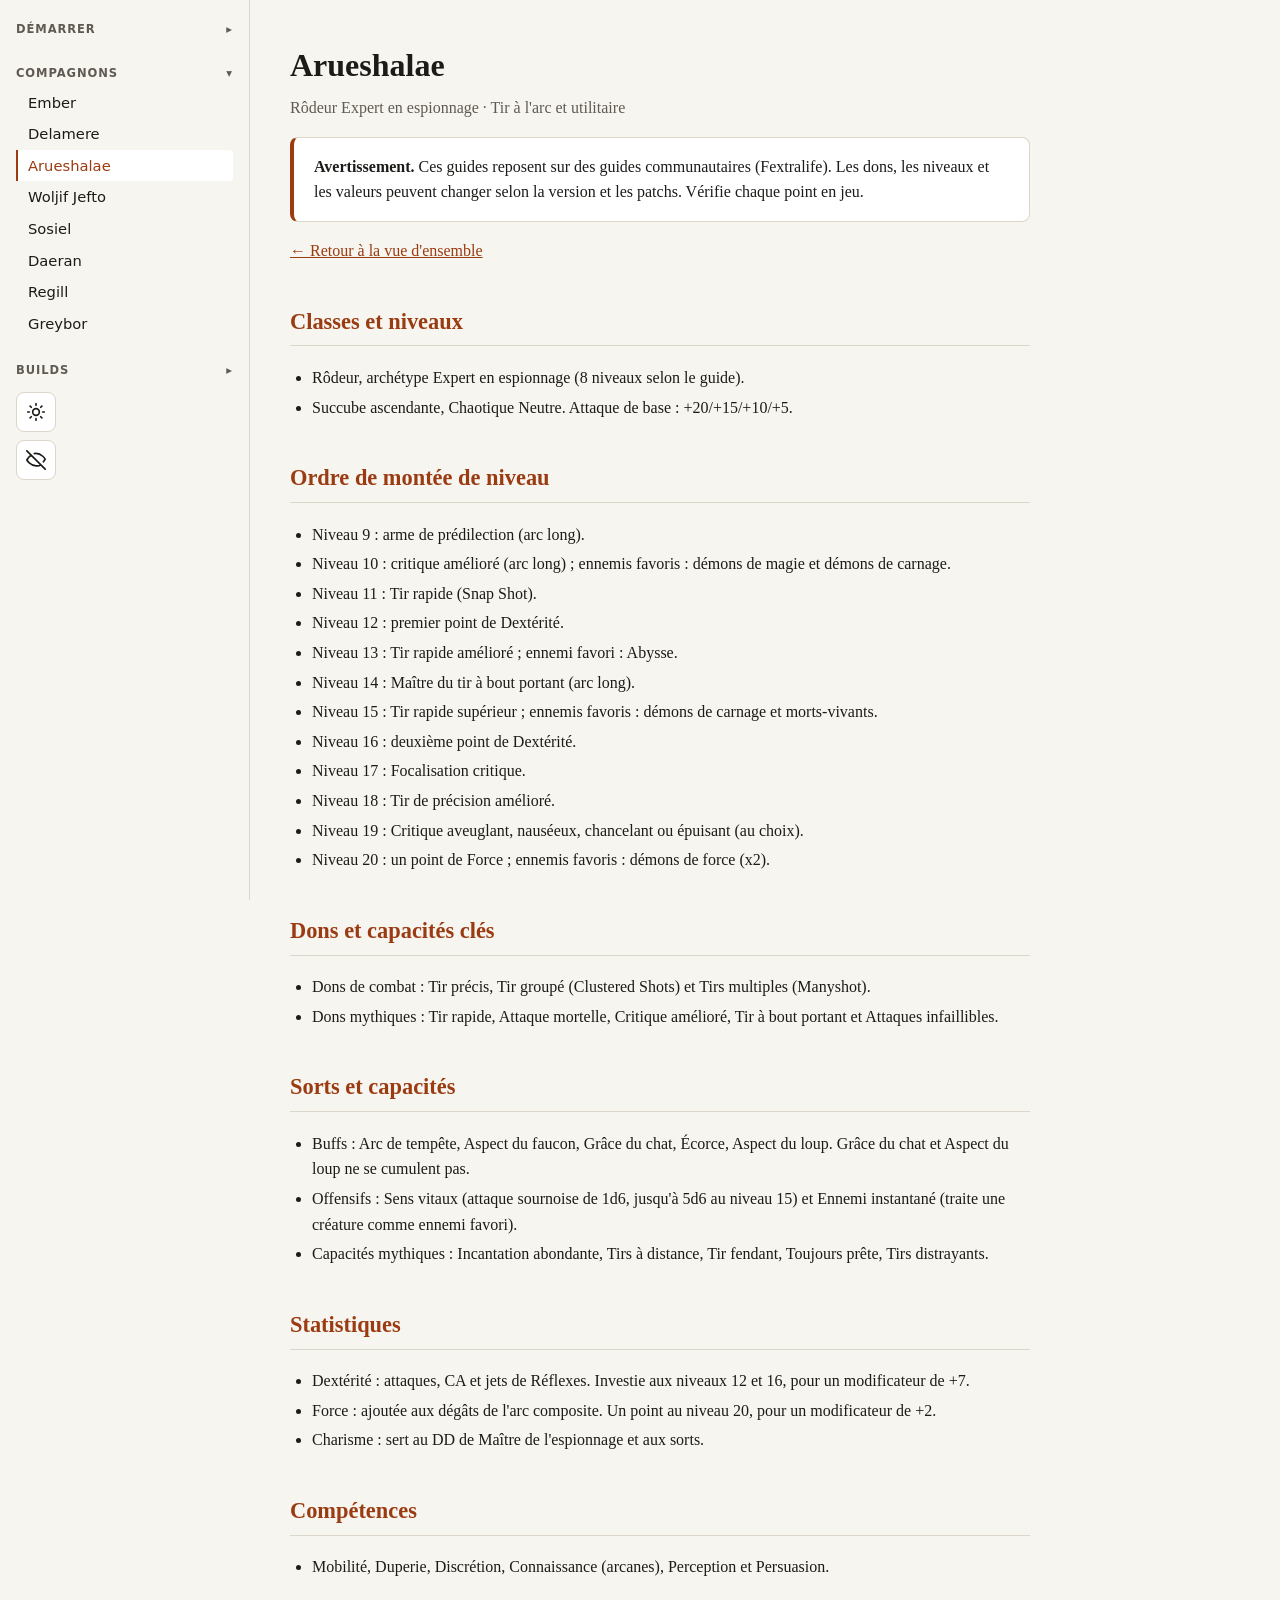
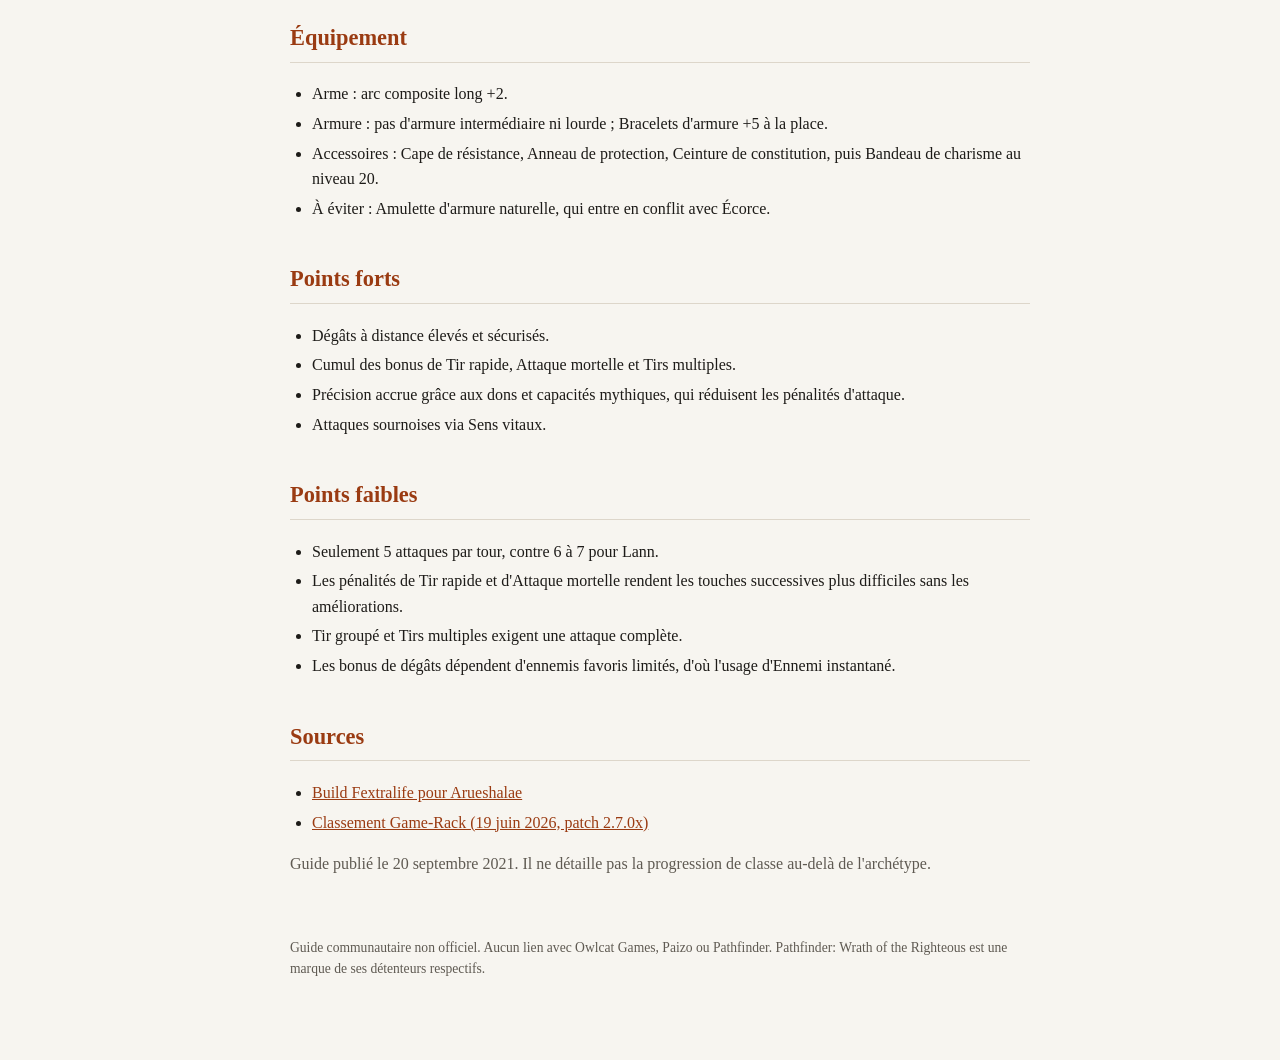
==== arueshalae.html @ 1ac5787c "Traduit les dons, sorts et classes confirmés par le wiki français Les noms sans traduction vérifiée " ====
<!doctype html>
<html lang="fr">
<head>
  <meta charset="utf-8">
  <meta name="viewport" content="width=device-width, initial-scale=1">
  <title>Arueshalae : WOTR Companions</title>
  <link rel="stylesheet" href="style.css">
</head>
<body>
<nav class="site-nav">
  <details class="nav-group" open>
    <summary class="nav-title">Démarrer</summary>
    <a href="index.html">Accueil</a>
    <a href="companions.html">Vue d&#x27;ensemble</a>
  </details>
  <details class="nav-group" open>
    <summary class="nav-title">Compagnons</summary>
    <a href="ember.html">Ember</a>
    <a href="delamere.html">Delamere</a>
    <a href="arueshalae.html" aria-current="page">Arueshalae</a>
    <a href="woljif.html">Woljif Jefto</a>
    <a href="sosiel.html">Sosiel</a>
    <a href="daeran.html">Daeran</a>
    <a href="regill.html">Regill</a>
    <a href="greybor.html">Greybor</a>
  </details>
  <details class="nav-group" open>
    <summary class="nav-title">Builds</summary>
    <a href="builds.html">Builds par classe</a>
    <a href="builds-maison.html">Builds maison</a>
  </details>
</nav>
<main>

  <h1>Arueshalae</h1>
  <p class="subtitle">Rôdeur Expert en espionnage · Tir à l&#x27;arc et utilitaire</p>

  <div class="card warning">
    <strong>Avertissement.</strong> Ces guides reposent sur des guides communautaires (Fextralife). Les dons, les niveaux et les valeurs peuvent changer selon la version et les patchs. Vérifie chaque point en jeu.
  </div>

  <p><a href="companions.html">← Retour à la vue d'ensemble</a></p>

  <h2>Classes et niveaux</h2>
  <ul>
    <li>Rôdeur, archétype Expert en espionnage (8 niveaux selon le guide).</li>
    <li>Succube ascendante, Chaotique Neutre. Attaque de base : +20/+15/+10/+5.</li>
  </ul>

  <h2>Ordre de montée de niveau</h2>
  <ul>
    <li>Niveau 9 : arme de prédilection (arc long).</li>
    <li>Niveau 10 : critique amélioré (arc long) ; ennemis favoris : démons de magie et démons de carnage.</li>
    <li>Niveau 11 : Tir rapide (Snap Shot).</li>
    <li>Niveau 12 : premier point de Dextérité.</li>
    <li>Niveau 13 : Tir rapide amélioré ; ennemi favori : Abysse.</li>
    <li>Niveau 14 : Maître du tir à bout portant (arc long).</li>
    <li>Niveau 15 : Tir rapide supérieur ; ennemis favoris : démons de carnage et morts-vivants.</li>
    <li>Niveau 16 : deuxième point de Dextérité.</li>
    <li>Niveau 17 : Focalisation critique.</li>
    <li>Niveau 18 : Tir de précision amélioré.</li>
    <li>Niveau 19 : Critique aveuglant, nauséeux, chancelant ou épuisant (au choix).</li>
    <li>Niveau 20 : un point de Force ; ennemis favoris : démons de force (x2).</li>
  </ul>

  <h2>Dons et capacités clés</h2>
  <ul>
    <li>Dons de combat : Tir précis, Tir groupé (Clustered Shots) et Tirs multiples (Manyshot).</li>
    <li>Dons mythiques : Tir rapide, Attaque mortelle, Critique amélioré, Tir à bout portant et Attaques infaillibles.</li>
  </ul>

  <h2>Sorts et capacités</h2>
  <ul>
    <li>Buffs : Arc de tempête, Aspect du faucon, Grâce du chat, Écorce, Aspect du loup. Grâce du chat et Aspect du loup ne se cumulent pas.</li>
    <li>Offensifs : Sens vitaux (attaque sournoise de 1d6, jusqu&#x27;à 5d6 au niveau 15) et Ennemi instantané (traite une créature comme ennemi favori).</li>
    <li>Capacités mythiques : Incantation abondante, Tirs à distance, Tir fendant, Toujours prête, Tirs distrayants.</li>
  </ul>

  <h2>Statistiques</h2>
  <ul>
    <li>Dextérité : attaques, CA et jets de Réflexes. Investie aux niveaux 12 et 16, pour un modificateur de +7.</li>
    <li>Force : ajoutée aux dégâts de l&#x27;arc composite. Un point au niveau 20, pour un modificateur de +2.</li>
    <li>Charisme : sert au DD de Maître de l&#x27;espionnage et aux sorts.</li>
  </ul>

  <h2>Compétences</h2>
  <ul>
    <li>Mobilité, Duperie, Discrétion, Connaissance (arcanes), Perception et Persuasion.</li>
  </ul>

  <h2>Équipement</h2>
  <ul>
    <li>Arme : arc composite long +2.</li>
    <li>Armure : pas d&#x27;armure intermédiaire ni lourde ; Bracelets d&#x27;armure +5 à la place.</li>
    <li>Accessoires : Cape de résistance, Anneau de protection, Ceinture de constitution, puis Bandeau de charisme au niveau 20.</li>
    <li>À éviter : Amulette d&#x27;armure naturelle, qui entre en conflit avec Écorce.</li>
  </ul>

  <h2>Points forts</h2>
  <ul>
    <li>Dégâts à distance élevés et sécurisés.</li>
    <li>Cumul des bonus de Tir rapide, Attaque mortelle et Tirs multiples.</li>
    <li>Précision accrue grâce aux dons et capacités mythiques, qui réduisent les pénalités d&#x27;attaque.</li>
    <li>Attaques sournoises via Sens vitaux.</li>
  </ul>

  <h2>Points faibles</h2>
  <ul>
    <li>Seulement 5 attaques par tour, contre 6 à 7 pour Lann.</li>
    <li>Les pénalités de Tir rapide et d&#x27;Attaque mortelle rendent les touches successives plus difficiles sans les améliorations.</li>
    <li>Tir groupé et Tirs multiples exigent une attaque complète.</li>
    <li>Les bonus de dégâts dépendent d&#x27;ennemis favoris limités, d&#x27;où l&#x27;usage d&#x27;Ennemi instantané.</li>
  </ul>

  <h2>Sources</h2>
  <ul>
    <li><a href="https://fextralife.com/arueshalae-build-pathfinder-wrath-of-the-righteous-guide/">Build Fextralife pour Arueshalae</a></li>
    <li><a href="https://game-rack.com/en/articles/en-pathfinder-wot-r-companion-ranking-build-1087">Classement Game-Rack (19 juin 2026, patch 2.7.0x)</a></li>
  </ul>
  <p class="muted">Guide publié le 20 septembre 2021. Il ne détaille pas la progression de classe au-delà de l&#x27;archétype.</p>

  <footer>Guide communautaire non officiel. Aucun lien avec Owlcat Games, Paizo ou Pathfinder. Pathfinder: Wrath of the Righteous est une marque de ses détenteurs respectifs.</footer>
</main>
<script src="theme.js"></script>
</body>
</html>
---- style.css ----
:root {
  --bg: #f7f5f0;
  --fg: #1d1b18;
  --muted: #5f5a52;
  --accent: #9a3b12;
  --card: #ffffff;
  --border: #ddd6ca;
}
@media (prefers-color-scheme: dark) {
  :root:not([data-theme="light"]) {
    --bg: #161514;
    --fg: #ece8e1;
    --muted: #a39d93;
    --accent: #e0793f;
    --card: #1f1d1b;
    --border: #3a3631;
  }
}
:root[data-theme="dark"] {
  --bg: #161514;
  --fg: #ece8e1;
  --muted: #a39d93;
  --accent: #e0793f;
  --card: #1f1d1b;
  --border: #3a3631;
}
* { box-sizing: border-box; }
body {
  margin: 0;
  background: var(--bg);
  color: var(--fg);
  font-family: Georgia, "Times New Roman", serif;
  line-height: 1.6;
}
main {
  max-width: 820px;
  margin: 0 auto;
  padding: 24px 20px 80px;
}
nav.site-nav {
  max-width: 820px;
  margin: 0 auto;
  padding: 16px 20px 0;
  display: flex;
  flex-wrap: wrap;
  gap: 8px;
  font-size: 0.95rem;
}
nav.site-nav a {
  padding: 6px 12px;
  border: 1px solid var(--border);
  border-radius: 6px;
  background: var(--card);
  color: var(--fg);
  text-decoration: none;
}
nav.site-nav a[aria-current="page"] {
  border-color: var(--accent);
  color: var(--accent);
}
/* Sur téléphone, les groupes restent sur une seule ligne qui se replie */
nav.site-nav .nav-group { display: contents; }
nav.site-nav .nav-title { display: none; }
h1 { font-size: 2rem; margin: 16px 0 4px; }
h2 { font-size: 1.4rem; margin-top: 40px; border-bottom: 1px solid var(--border); padding-bottom: 6px; color: var(--accent); }
h3 { font-size: 1.1rem; margin-top: 24px; }
.subtitle { color: var(--muted); margin-top: 0; }
.card {
  background: var(--card);
  border: 1px solid var(--border);
  border-radius: 8px;
  padding: 16px 20px;
  margin: 16px 0;
}
.warning { border-left: 4px solid var(--accent); }
table {
  width: 100%;
  border-collapse: collapse;
  margin: 16px 0;
  font-size: 0.95rem;
}
th, td {
  border: 1px solid var(--border);
  padding: 8px 10px;
  text-align: left;
  vertical-align: top;
}
th { background: var(--card); }
ul { padding-left: 22px; }
li { margin: 4px 0; }
a { color: var(--accent); }
label { display: block; margin: 12px 0 4px; font-weight: bold; }
input[type="number"] {
  font: inherit;
  padding: 6px 8px;
  border: 1px solid var(--border);
  border-radius: 4px;
  background: var(--bg);
  color: var(--fg);
  width: 120px;
}
.result { margin-top: 16px; font-size: 1.05rem; }
.result strong { color: var(--accent); }
.over { color: var(--accent); font-weight: bold; }
footer { margin-top: 60px; color: var(--muted); font-size: 0.85rem; }

/* Large screens : menu fixe à gauche */
@media (min-width: 1000px) {
  body {
    display: grid;
    grid-template-columns: 250px minmax(0, 1fr);
    align-items: start;
  }
  nav.site-nav {
    position: sticky;
    top: 0;
    height: 100vh;
    overflow-y: auto;
    flex-direction: column;
    flex-wrap: nowrap;
    max-width: none;
    margin: 0;
    padding: 20px 16px 32px;
    border-right: 1px solid var(--border);
    background: var(--bg);
  }
  nav.site-nav { scrollbar-width: thin; scrollbar-color: var(--border) transparent; }
  nav.site-nav .nav-group { display: block; }
  nav.site-nav details.nav-group > summary { list-style: none; cursor: pointer; }
  nav.site-nav details.nav-group > summary::-webkit-details-marker { display: none; }
  nav.site-nav .nav-title::after { content: "▾"; float: right; font-weight: normal; }
  nav.site-nav details:not([open]) > .nav-title::after { content: "▸"; }
  nav.site-nav .nav-title {
    display: block;
    margin: 14px 0 4px;
    font-size: 0.72rem;
    font-weight: bold;
    letter-spacing: 0.08em;
    text-transform: uppercase;
    color: var(--muted);
  }
  nav.site-nav .nav-group:first-child .nav-title { margin-top: 0; }
  nav.site-nav a {
    display: block;
    padding: 4px 10px;
    font-size: 0.92rem;
    border: none;
    border-left: 2px solid transparent;
    border-radius: 0 4px 4px 0;
    background: none;
  }
  nav.site-nav a:hover { background: var(--card); }
  nav.site-nav .tool-icons { display: flex; flex-wrap: wrap; gap: 8px; padding: 4px 0 0; }
  nav.site-nav .tool-icon {
    display: inline-flex;
    align-items: center;
    justify-content: center;
    width: 40px;
    height: 40px;
    padding: 0;
    border: 1px solid var(--border);
    border-radius: 8px;
    background: var(--card);
    color: var(--fg);
    cursor: pointer;
    font: inherit;
  }
  nav.site-nav .tool-icon:hover { border-color: var(--accent); color: var(--accent); }
  nav.site-nav .tool-icon[aria-current="page"] { border-color: var(--accent); color: var(--accent); }
  nav.site-nav .tool-icon:focus-visible { outline: 2px solid var(--accent); outline-offset: 2px; }
  nav.site-nav a[aria-current="page"] {
    background: var(--card);
    border-left-color: var(--accent);
  }
  main {
    margin: 0;
    max-width: 820px;
    padding: 24px 40px 80px;
  }
}

/* Spoilers : masqués tant que l'interrupteur n'est pas activé */
html.hide-spoilers nav.site-nav a.spoiler-link { display: none; }
html.hide-spoilers body[data-spoiler] main > :not(h1):not(.subtitle):not(.spoiler-gate) { display: none; }

/* --- Lisibilité des tableaux --- */
.table-wrap { overflow-x: auto; margin: 16px 0; -webkit-overflow-scrolling: touch; }
.table-wrap > table { margin: 0; }
.table-wrap.long { max-height: 70vh; overflow: auto; }
.table-wrap.long thead th { position: sticky; top: 0; z-index: 1; }
tbody tr:nth-child(even) td { background: rgba(127, 127, 127, 0.07); }
tbody td:first-child { font-weight: 600; }

/* --- Polices : sans-serif pour l'interface et les données --- */
nav.site-nav, table, th, td, label, .badge, .btn, .filter-input, .toc, .spoiler-gate, input, select, button {
  font-family: system-ui, -apple-system, "Segoe UI", Roboto, "Helvetica Neue", Arial, sans-serif;
}

/* --- Focus visible au clavier --- */
a:focus-visible, button:focus-visible, summary:focus-visible, input:focus-visible, select:focus-visible {
  outline: 2px solid var(--accent);
  outline-offset: 2px;
}

/* --- Boutons et champs --- */
.btn {
  display: inline-block;
  padding: 0.5rem 1rem;
  border: 1px solid var(--accent);
  border-radius: 8px;
  background: var(--card);
  color: var(--accent);
  font: inherit;
  cursor: pointer;
  text-decoration: none;
}
.btn:hover { background: var(--accent); color: var(--bg); }
.filter-input {
  display: block;
  width: 100%;
  max-width: 26rem;
  padding: 0.5rem 0.75rem;
  border: 1px solid var(--border);
  border-radius: 6px;
  background: var(--card);
  color: var(--fg);
  font: inherit;
}

/* --- Sommaire --- */
.toc {
  background: var(--card);
  border: 1px solid var(--border);
  border-radius: 8px;
  padding: 12px 16px;
  margin: 16px 0;
  font-size: 0.95rem;
}
.toc summary { cursor: pointer; font-weight: bold; color: var(--accent); }
.toc ul { margin: 8px 0 0; columns: 2; column-gap: 24px; }
.toc li { break-inside: avoid; }
@media (max-width: 600px) { .toc ul { columns: 1; } }

/* --- Pastilles de statut --- */
:root { --ok: #2f7a3a; --warn: #a4560e; --unk: #6b655c; }
@media (prefers-color-scheme: dark) {
  :root:not([data-theme="light"]) { --ok: #8fd196; --warn: #f0a35e; --unk: #b3ada3; }
}
:root[data-theme="dark"] { --ok: #8fd196; --warn: #f0a35e; --unk: #b3ada3; }
.badge {
  display: inline-block;
  padding: 1px 9px;
  border: 1px solid currentColor;
  border-radius: 999px;
  font-size: 0.85rem;
  white-space: nowrap;
}
.badge-ok { color: var(--ok); }
.badge-warn { color: var(--warn); }
.badge-unk { color: var(--unk); }

/* --- Cartes de talents (générateur) --- */
.talent-card { padding: 10px 14px; margin: 8px 0; }
.muted { color: var(--muted); }

/* --- Impression --- */
@media print {
  nav.site-nav, .tool-icons, .toc, .spoiler-gate, .btn { display: none !important; }
  body { display: block !important; background: #fff; color: #000; }
  main { max-width: none; padding: 0; }
  .card, table, .table-wrap { break-inside: avoid; }
  .table-wrap.long { max-height: none; overflow: visible; }
  h2 { break-after: avoid; }
  a { color: #000; }
}

/* Téléphone : menu burger. La navigation est un panneau qui s'ouvre. */
.mobile-bar, .nav-backdrop, .menu-toggle { display: none; }
@media (max-width: 999px) {
  .mobile-bar {
    display: flex;
    align-items: center;
    justify-content: space-between;
    gap: 12px;
    position: sticky;
    top: 0;
    z-index: 90;
    padding: 10px 16px;
    background: var(--bg);
    border-bottom: 1px solid var(--border);
  }
  .mobile-title { font-weight: 600; color: var(--fg); text-decoration: none; }
  .menu-toggle {
    display: inline-block;
    padding: 6px 12px;
    border: 1px solid var(--border);
    border-radius: 6px;
    background: var(--card);
    color: var(--fg);
    font: inherit;
    cursor: pointer;
  }
  .menu-toggle:focus-visible { outline: 2px solid var(--accent); outline-offset: 2px; }
  nav.site-nav { display: none; }
  html.nav-open nav.site-nav {
    display: flex;
    flex-direction: column;
    flex-wrap: nowrap;
    position: fixed;
    top: 0;
    left: 0;
    bottom: 0;
    width: min(86vw, 320px);
    max-width: none;
    margin: 0;
    gap: 6px;
    padding: 16px;
    overflow-y: auto;
    background: var(--bg);
    z-index: 110;
    box-shadow: 0 0 24px rgba(0, 0, 0, 0.4);
  }
  html.nav-open nav.site-nav a { display: block; }
  html.nav-open .nav-backdrop {
    display: block;
    position: fixed;
    inset: 0;
    z-index: 105;
    border: 0;
    background: rgba(0, 0, 0, 0.5);
  }
}
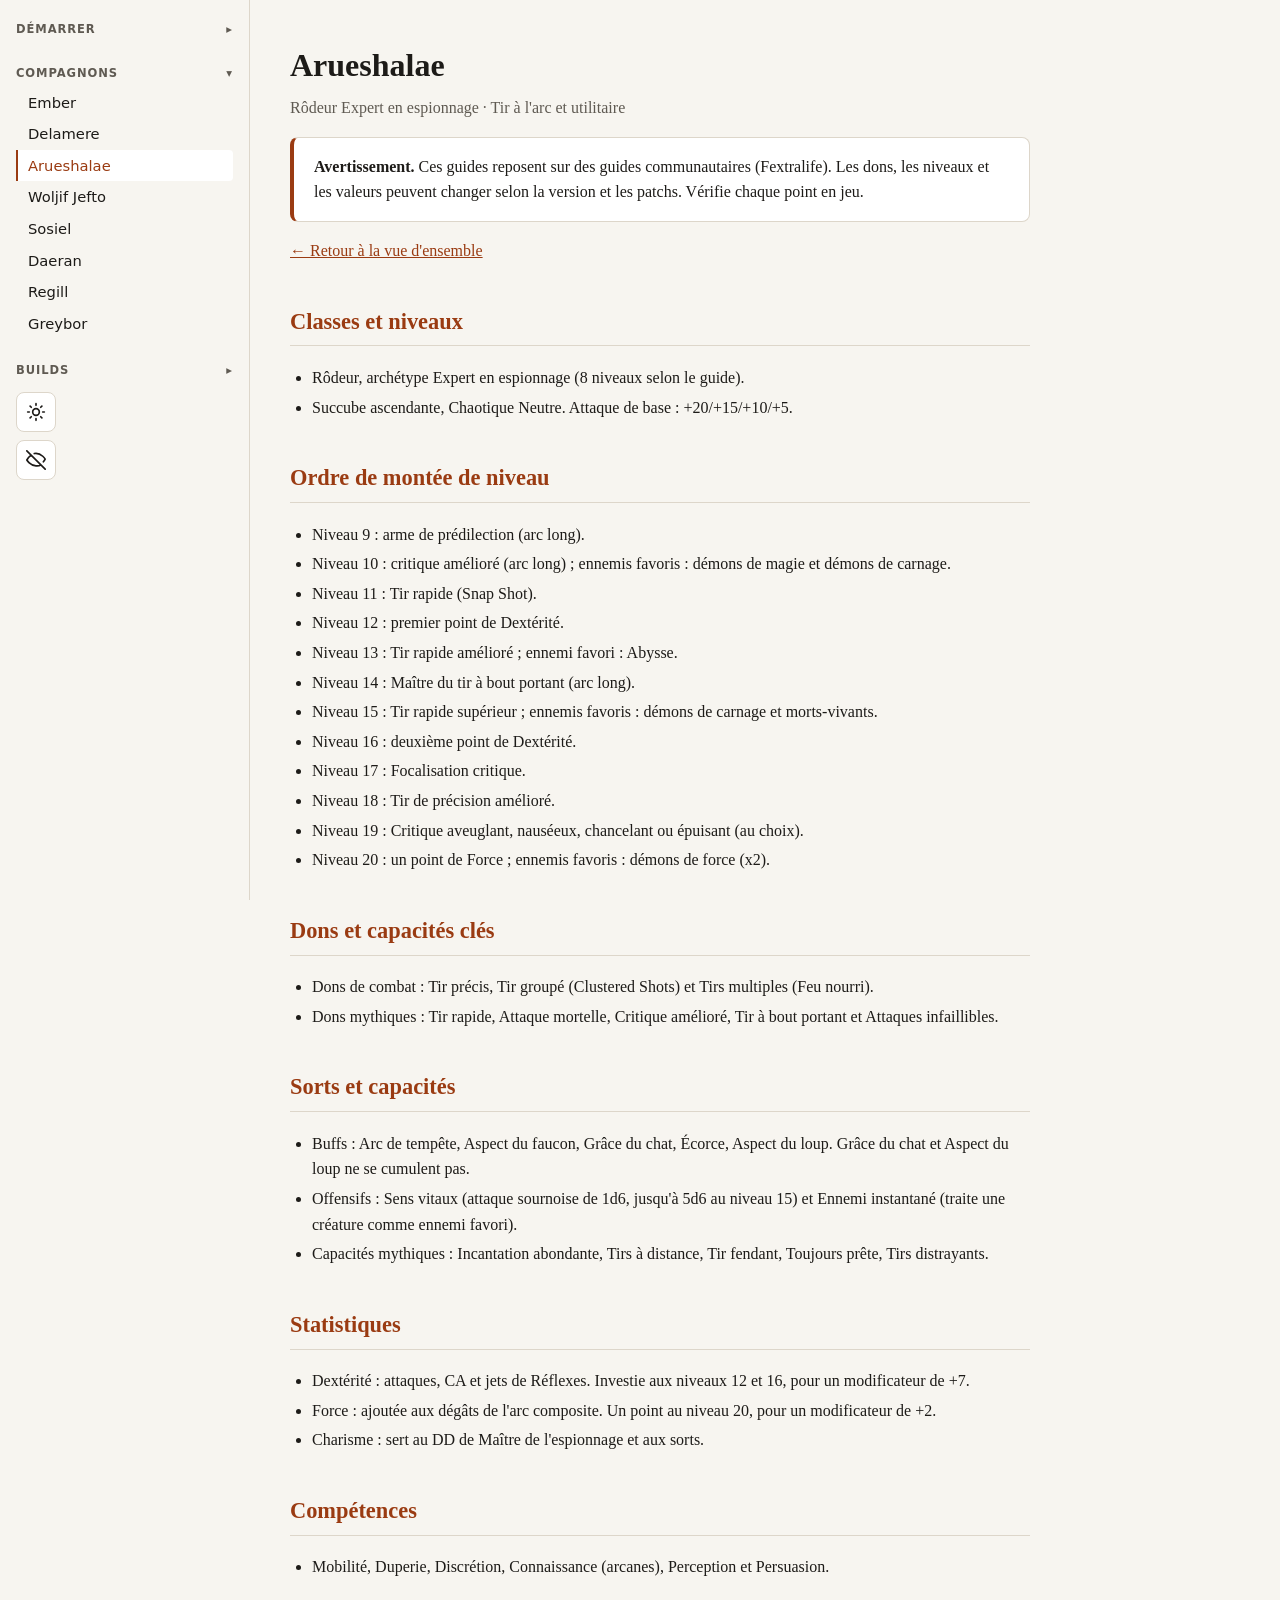
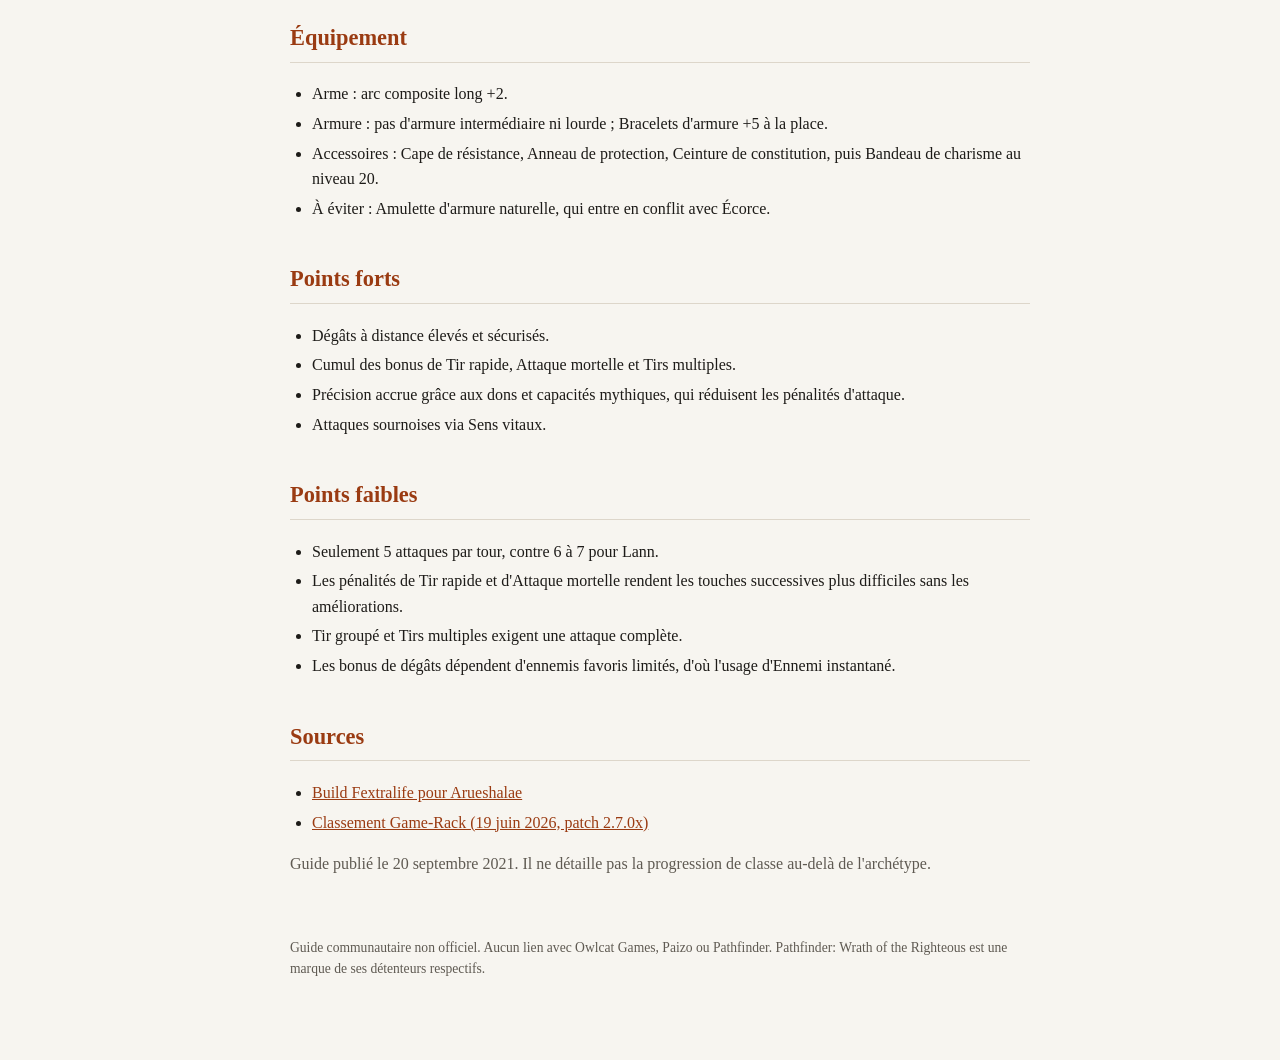
==== commit 1c9c5134: "Applique la table de traductions FR (dons, classes, sorts) Laisse en anglais Shielded Ally, Phalanx " ====
--- a/arueshalae.html
+++ b/arueshalae.html
@@ -65,7 +65,7 @@
 
   <h2>Dons et capacités clés</h2>
   <ul>
-    <li>Dons de combat : Tir précis, Tir groupé (Clustered Shots) et Tirs multiples (Manyshot).</li>
+    <li>Dons de combat : Tir précis, Tir groupé (Clustered Shots) et Tirs multiples (Feu nourri).</li>
     <li>Dons mythiques : Tir rapide, Attaque mortelle, Critique amélioré, Tir à bout portant et Attaques infaillibles.</li>
   </ul>
 
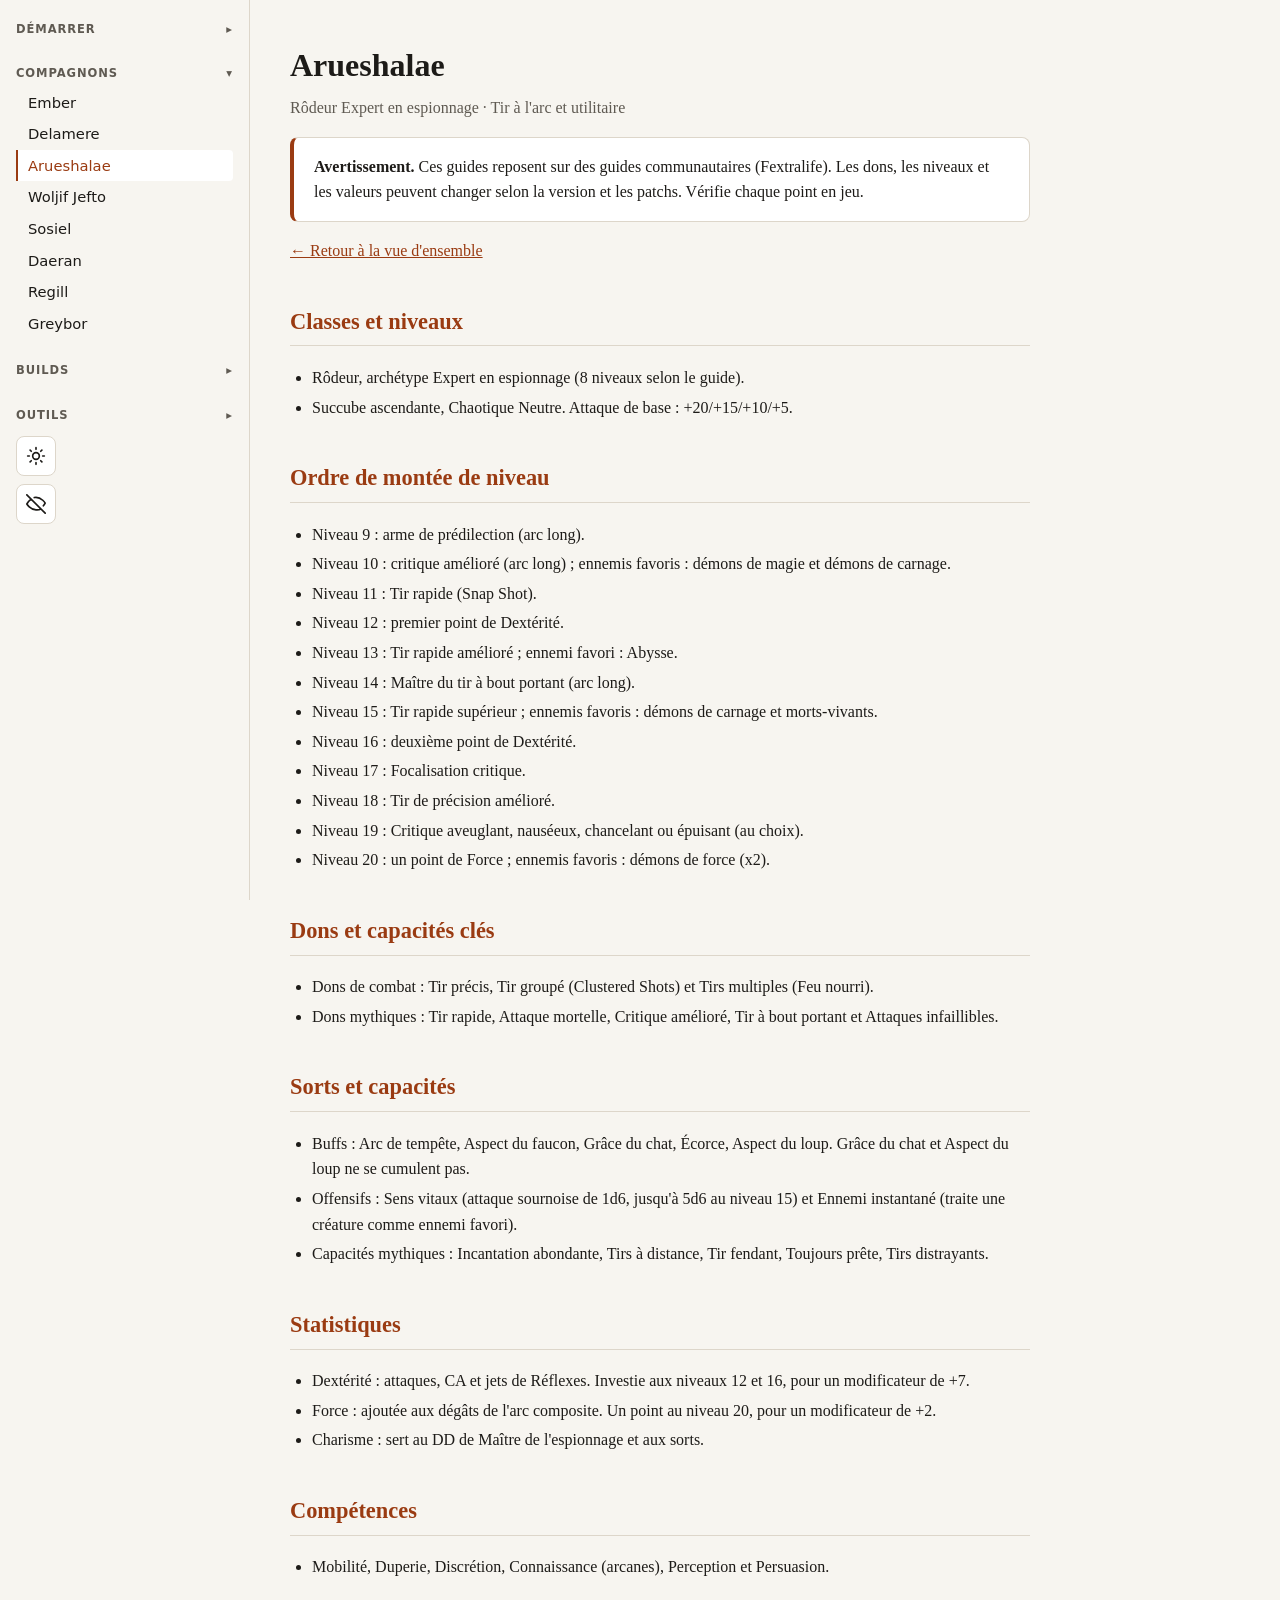
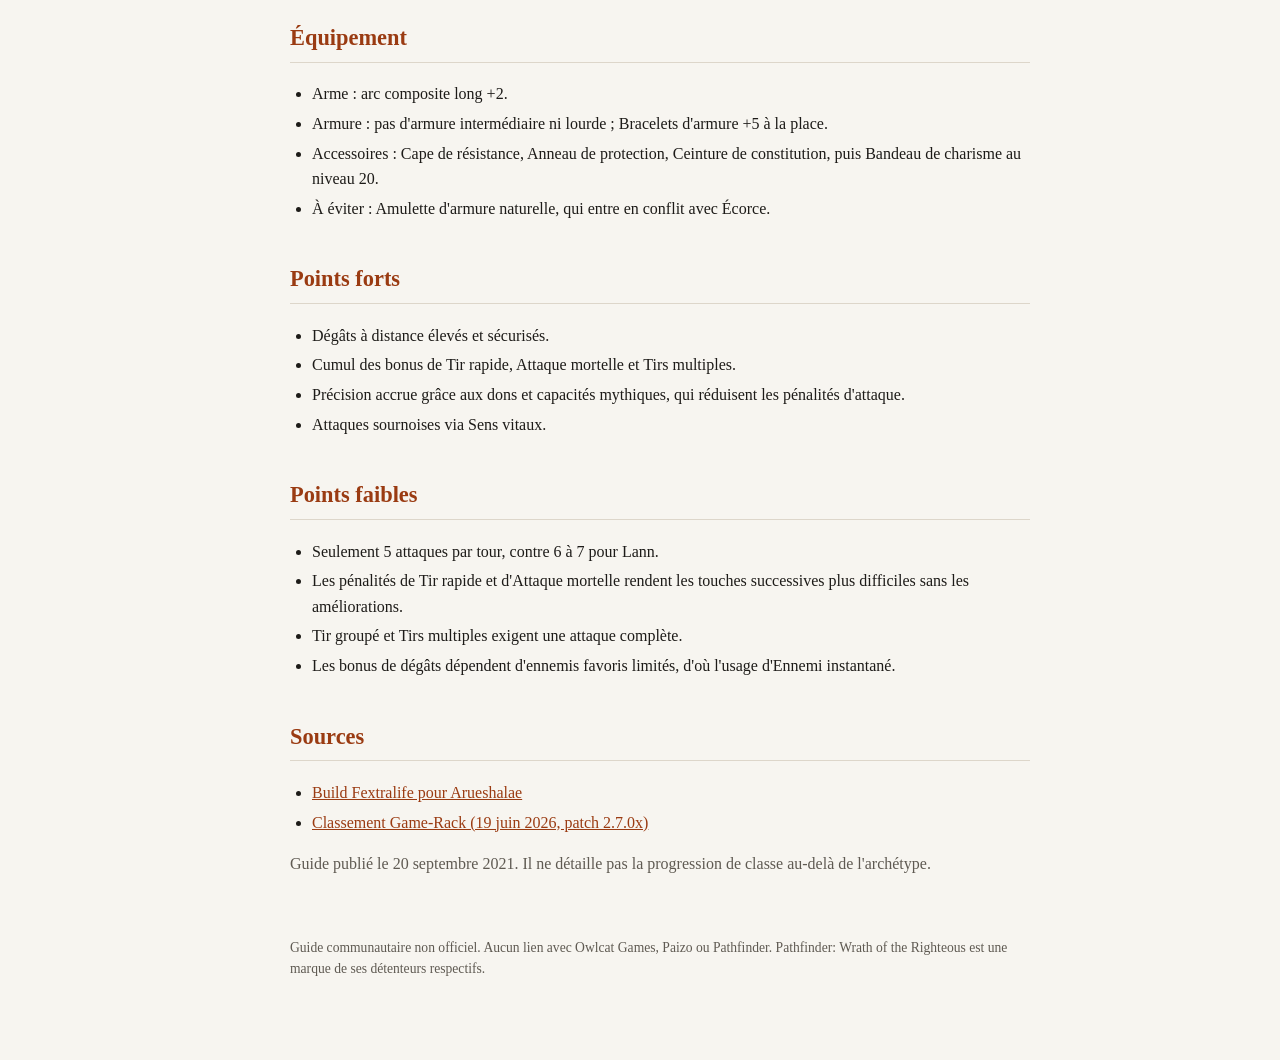
==== commit 5187766a: "Ajoute le calculateur de dés Formules NdF avec bonus ou malus, minimum, maximum et moyenne. Outil ma" ====
--- a/arueshalae.html
+++ b/arueshalae.html
@@ -28,6 +28,10 @@
     <summary class="nav-title">Builds</summary>
     <a href="builds.html">Builds par classe</a>
     <a href="builds-maison.html">Builds maison</a>
+  </details>
+  <details class="nav-group" open>
+    <summary class="nav-title">Outils</summary>
+    <a href="calculateur-des.html">Calculateur de dés</a>
   </details>
 </nav>
 <main>
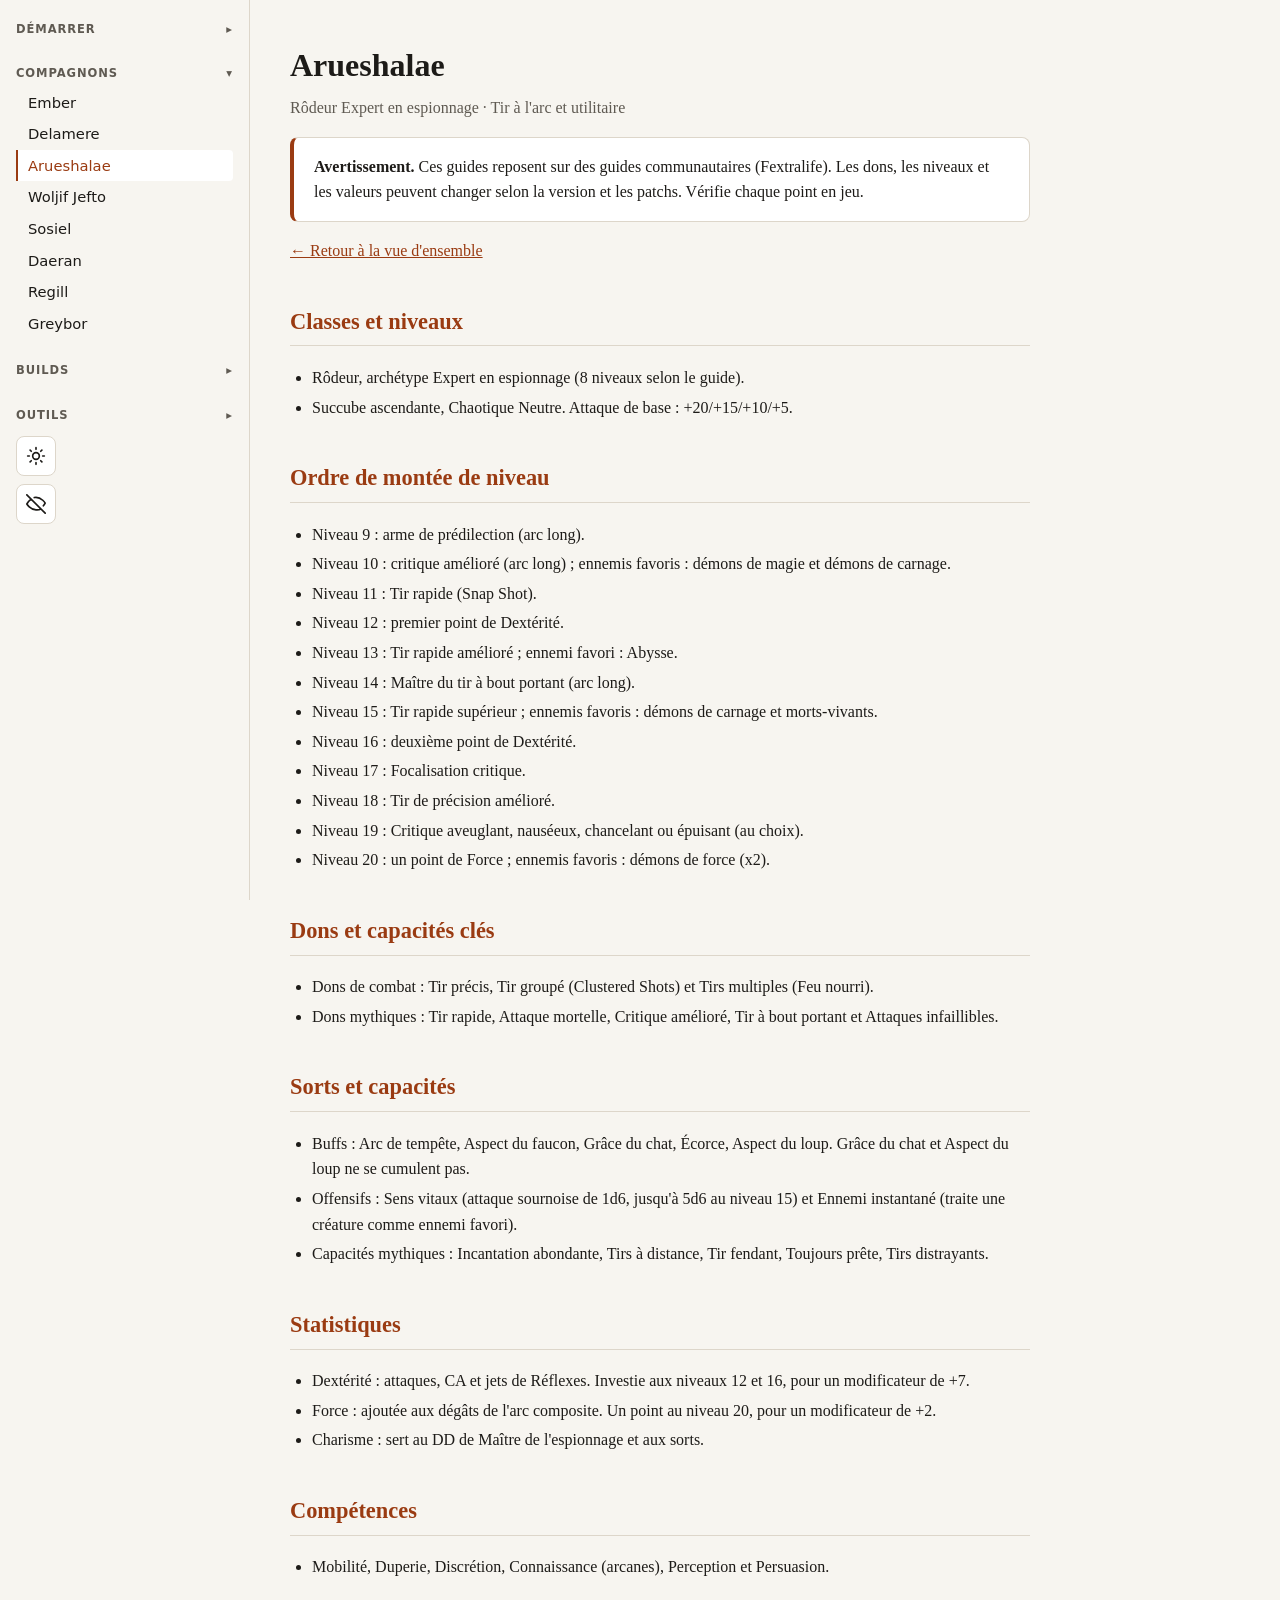
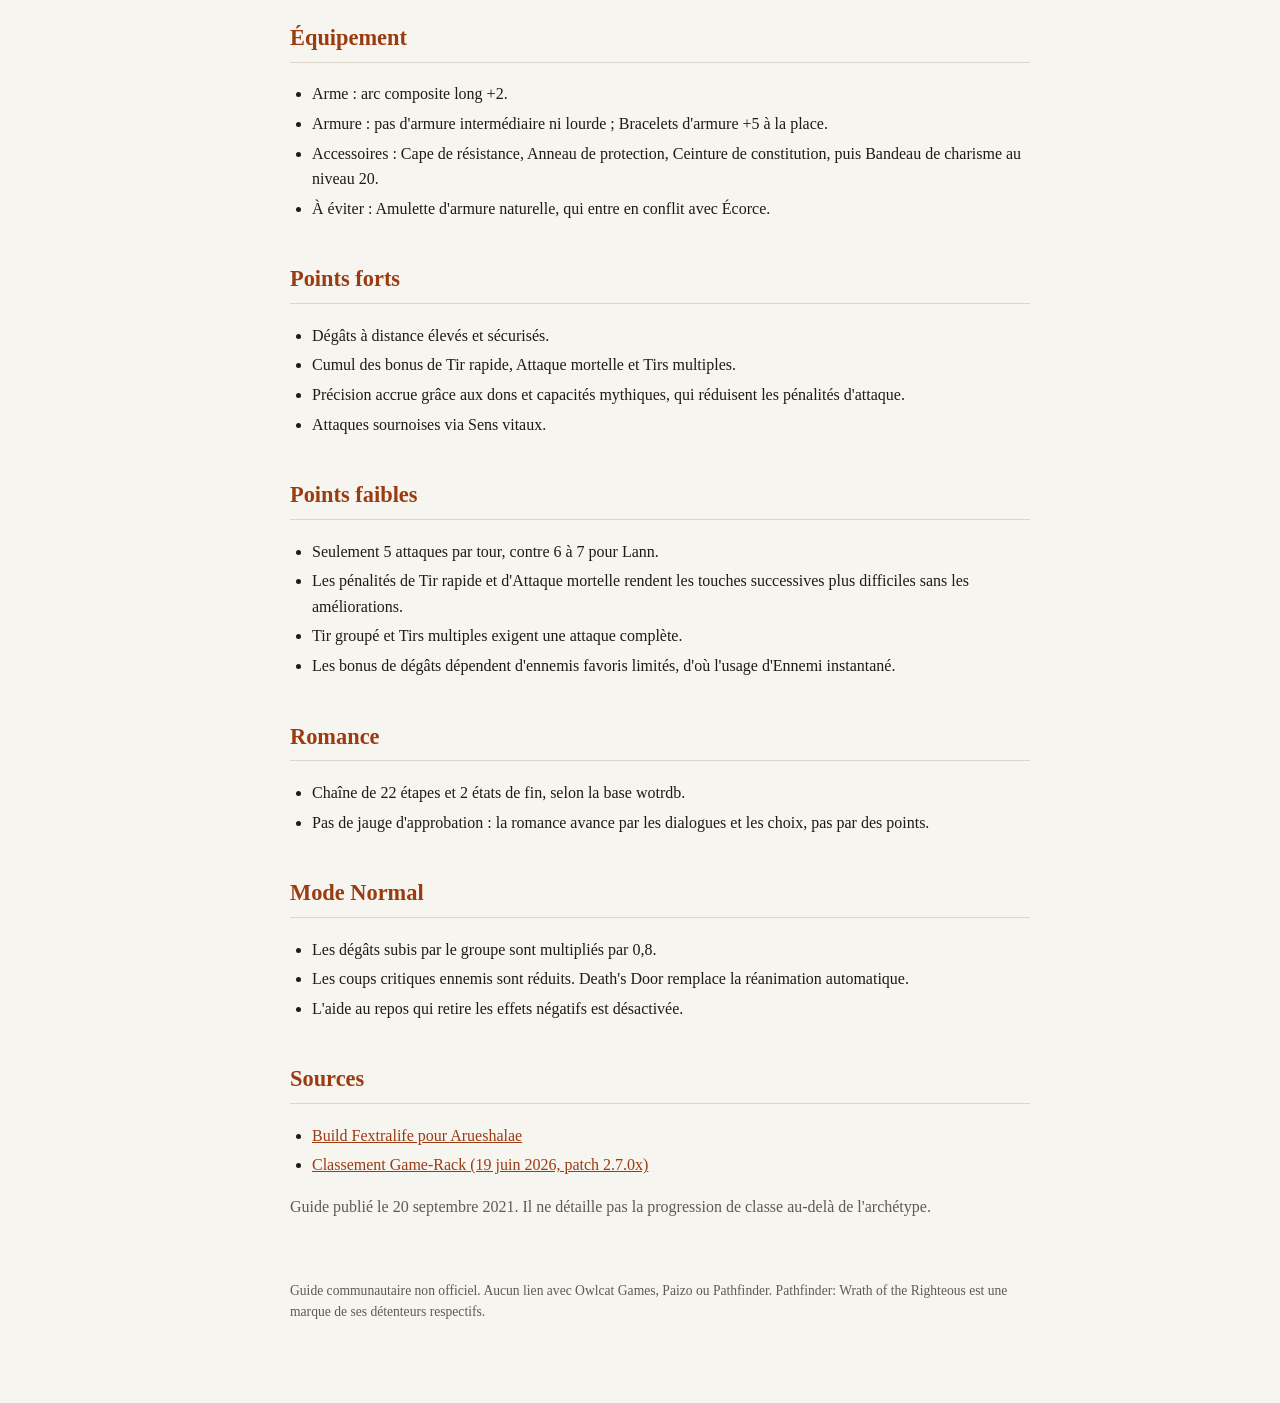
==== commit 73fa1c79: "Compagnons : chaînes de romance (wotrdb) et section mode Normal Co-Authored-By: Claude Haiku 5.5 <no" ====
--- a/arueshalae.html
+++ b/arueshalae.html
@@ -32,6 +32,8 @@
   <details class="nav-group" open>
     <summary class="nav-title">Outils</summary>
     <a href="calculateur-des.html">Calculateur de dés</a>
+    <a href="mods.html">Mods</a>
+    <a href="guides-wotrdb.html">Référence wotrdb</a>
   </details>
 </nav>
 <main>
@@ -116,6 +118,19 @@
     <li>Les bonus de dégâts dépendent d&#x27;ennemis favoris limités, d&#x27;où l&#x27;usage d&#x27;Ennemi instantané.</li>
   </ul>
 
+  <h2>Romance</h2>
+  <ul>
+    <li>Chaîne de 22 étapes et 2 états de fin, selon la base wotrdb.</li>
+    <li>Pas de jauge d&#x27;approbation : la romance avance par les dialogues et les choix, pas par des points.</li>
+  </ul>
+
+  <h2>Mode Normal</h2>
+  <ul>
+    <li>Les dégâts subis par le groupe sont multipliés par 0,8.</li>
+    <li>Les coups critiques ennemis sont réduits. Death&#x27;s Door remplace la réanimation automatique.</li>
+    <li>L&#x27;aide au repos qui retire les effets négatifs est désactivée.</li>
+  </ul>
+
   <h2>Sources</h2>
   <ul>
     <li><a href="https://fextralife.com/arueshalae-build-pathfinder-wrath-of-the-righteous-guide/">Build Fextralife pour Arueshalae</a></li>
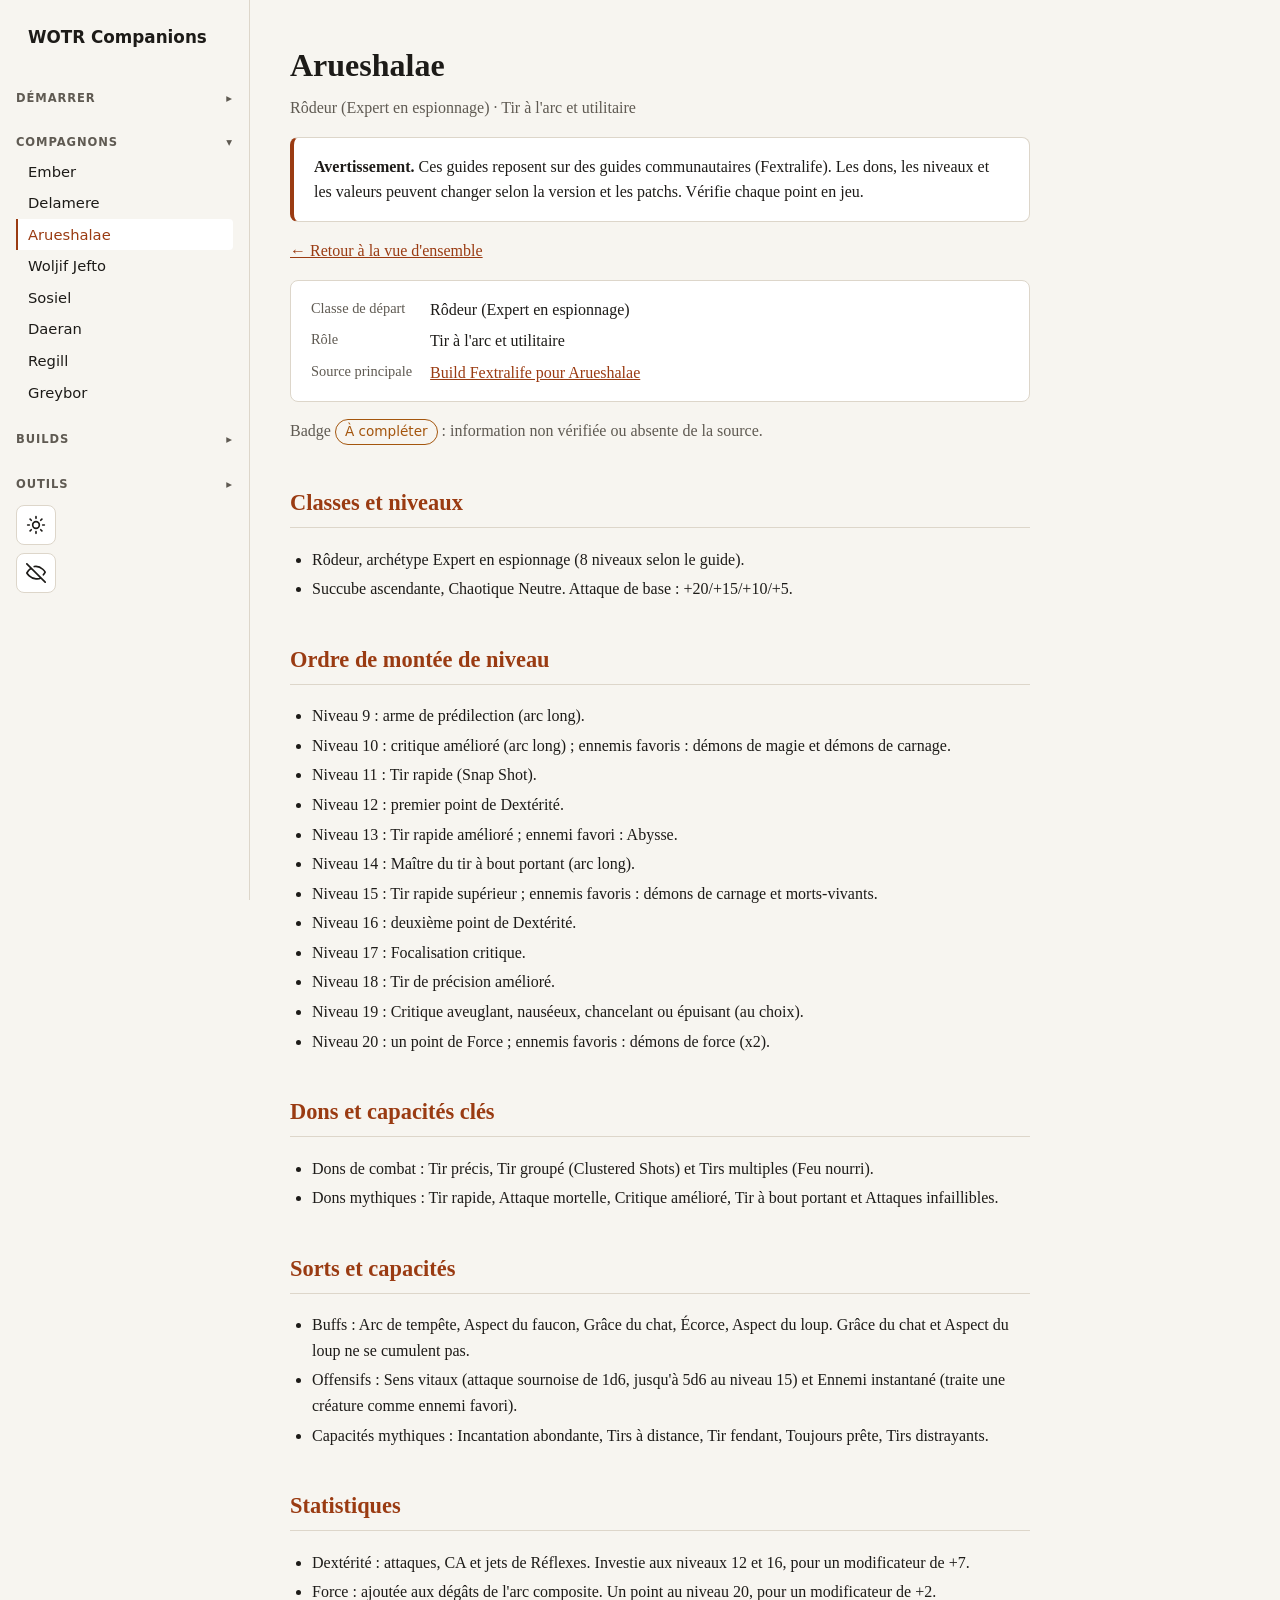
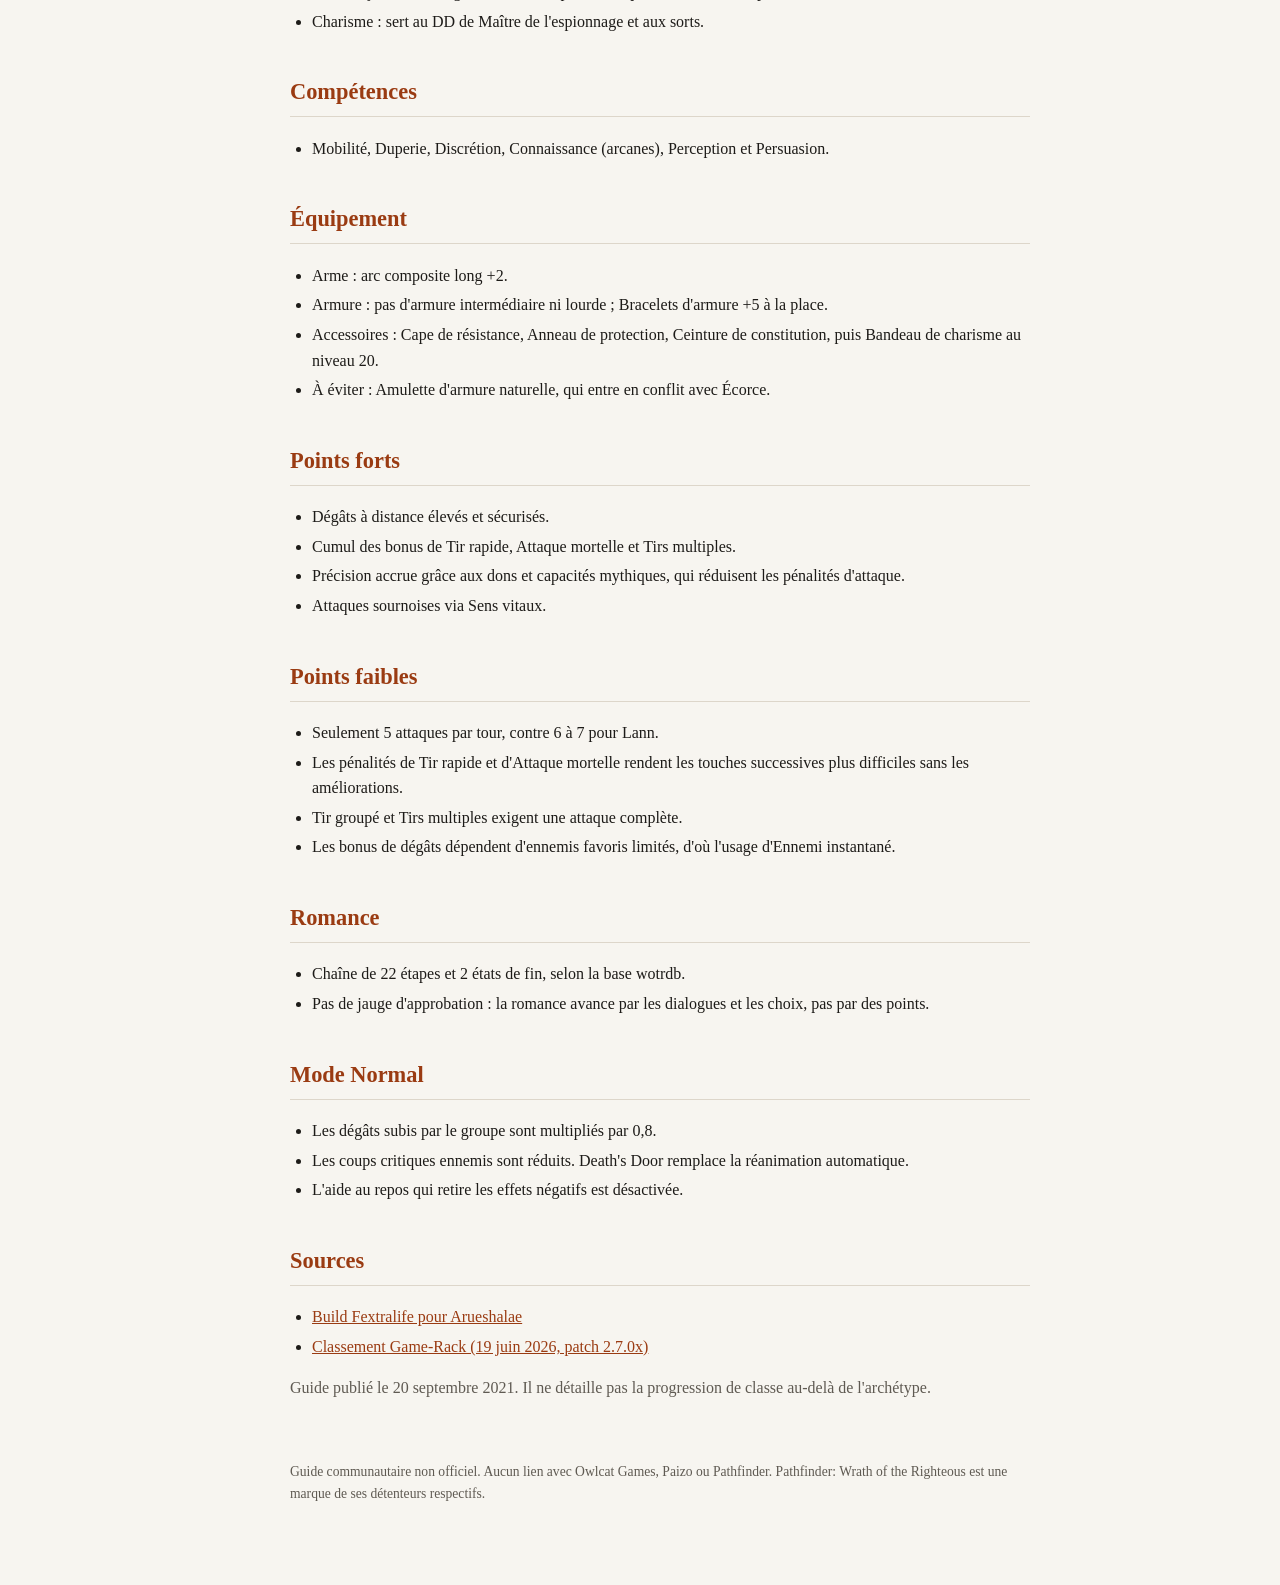
==== commit 3a8f1599: "Cohérence du site : gabarit des fiches, badges de statut, synthèse, marque dans la nav Co-Authored-B" ====
--- a/arueshalae.html
+++ b/arueshalae.html
@@ -8,6 +8,7 @@
 </head>
 <body>
 <nav class="site-nav">
+  <a class="nav-brand" href="index.html">WOTR Companions</a>
   <details class="nav-group" open>
     <summary class="nav-title">Démarrer</summary>
     <a href="index.html">Accueil</a>
@@ -39,13 +40,17 @@
 <main>
 
   <h1>Arueshalae</h1>
-  <p class="subtitle">Rôdeur Expert en espionnage · Tir à l&#x27;arc et utilitaire</p>
+  <p class="subtitle">Rôdeur (Expert en espionnage) · Tir à l&#x27;arc et utilitaire</p>
 
   <div class="card warning">
     <strong>Avertissement.</strong> Ces guides reposent sur des guides communautaires (Fextralife). Les dons, les niveaux et les valeurs peuvent changer selon la version et les patchs. Vérifie chaque point en jeu.
   </div>
 
   <p><a href="companions.html">← Retour à la vue d'ensemble</a></p>
+
+  <div class="card summary"><dl><dt>Classe de départ</dt><dd>Rôdeur (Expert en espionnage)</dd><dt>Rôle</dt><dd>Tir à l&#x27;arc et utilitaire</dd><dt>Source principale</dt><dd><a href="https://fextralife.com/arueshalae-build-pathfinder-wrath-of-the-righteous-guide/">Build Fextralife pour Arueshalae</a></dd></dl></div>
+
+  <p class="muted">Badge <span class="badge badge-warn">À compléter</span> : information non vérifiée ou absente de la source.</p>
 
   <h2>Classes et niveaux</h2>
   <ul>
--- a/style.css
+++ b/style.css
@@ -330,3 +330,10 @@
     background: rgba(0, 0, 0, 0.5);
   }
 }
+
+/* --- Marque et synthèse des fiches compagnons --- */
+nav.site-nav .nav-brand { display: block; font-weight: 600; color: var(--fg); text-decoration: none; margin: 0 0 12px; font-size: 1.05rem; }
+.card.summary dl { display: grid; grid-template-columns: max-content 1fr; gap: 6px 18px; margin: 0; }
+.card.summary dt { color: var(--muted); font-size: 0.9rem; }
+.card.summary dd { margin: 0; }
+.card.summary a { color: var(--accent); }
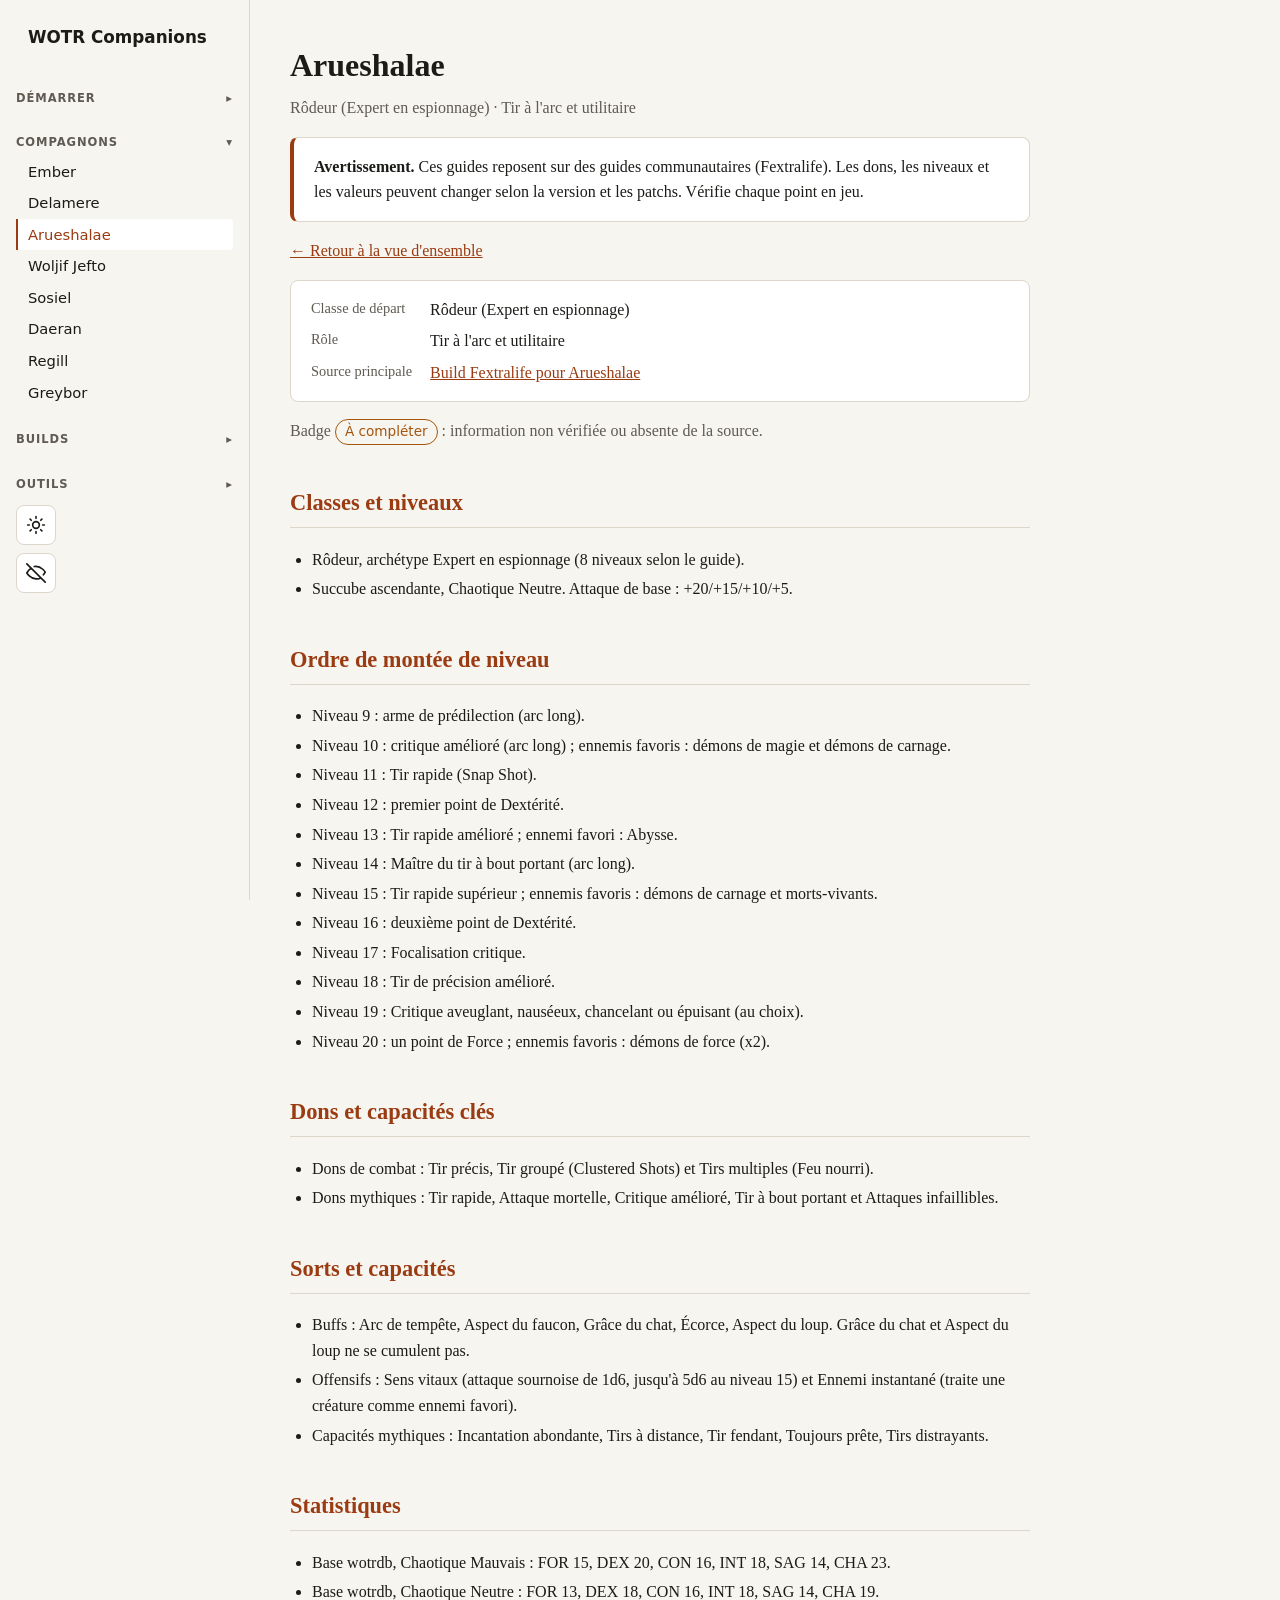
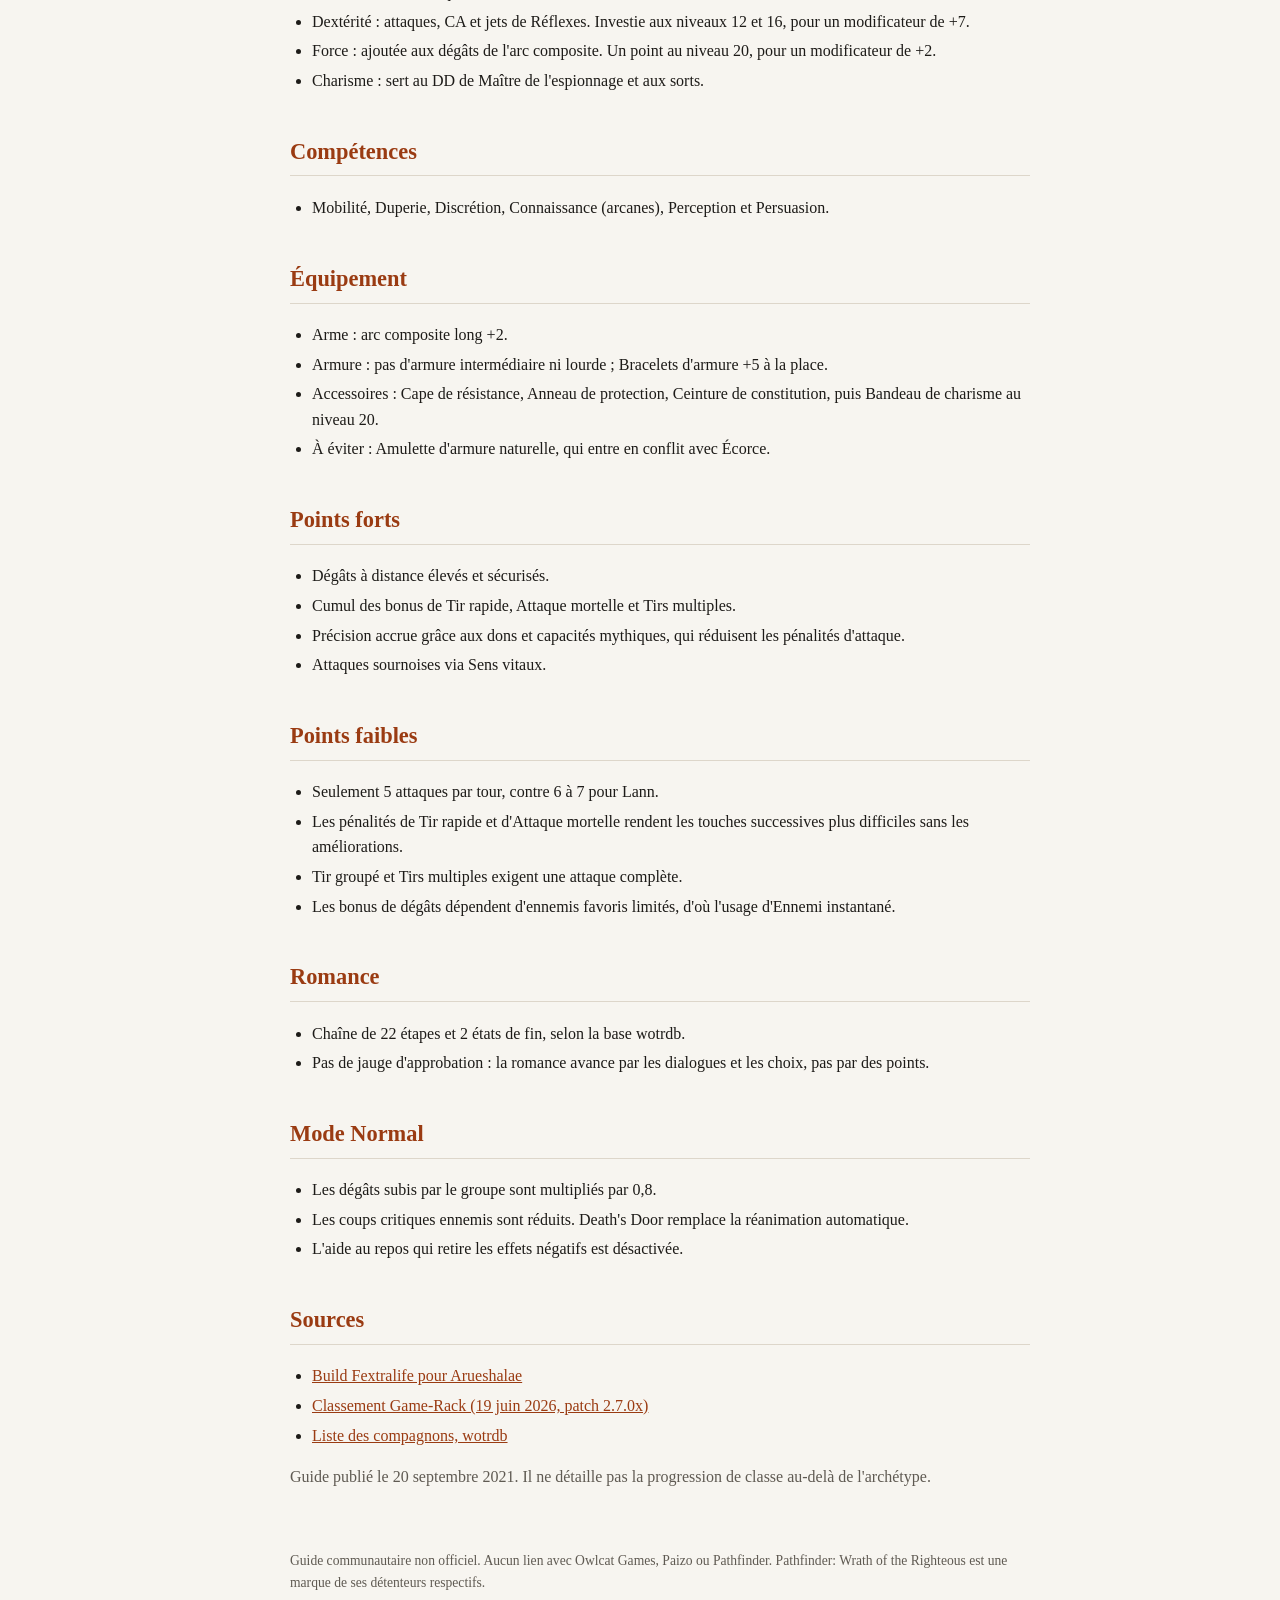
==== commit 6846d588: "Compagnons : caractéristiques de base par variante (liste wotrdb) Co-Authored-By: Claude Haiku 5.5 <" ====
--- a/arueshalae.html
+++ b/arueshalae.html
@@ -89,6 +89,8 @@
 
   <h2>Statistiques</h2>
   <ul>
+    <li>Base wotrdb, Chaotique Mauvais : FOR 15, DEX 20, CON 16, INT 18, SAG 14, CHA 23.</li>
+    <li>Base wotrdb, Chaotique Neutre : FOR 13, DEX 18, CON 16, INT 18, SAG 14, CHA 19.</li>
     <li>Dextérité : attaques, CA et jets de Réflexes. Investie aux niveaux 12 et 16, pour un modificateur de +7.</li>
     <li>Force : ajoutée aux dégâts de l&#x27;arc composite. Un point au niveau 20, pour un modificateur de +2.</li>
     <li>Charisme : sert au DD de Maître de l&#x27;espionnage et aux sorts.</li>
@@ -140,6 +142,7 @@
   <ul>
     <li><a href="https://fextralife.com/arueshalae-build-pathfinder-wrath-of-the-righteous-guide/">Build Fextralife pour Arueshalae</a></li>
     <li><a href="https://game-rack.com/en/articles/en-pathfinder-wot-r-companion-ranking-build-1087">Classement Game-Rack (19 juin 2026, patch 2.7.0x)</a></li>
+    <li><a href="https://wotrdb.wiki/fr/compagnons">Liste des compagnons, wotrdb</a></li>
   </ul>
   <p class="muted">Guide publié le 20 septembre 2021. Il ne détaille pas la progression de classe au-delà de l&#x27;archétype.</p>
 
